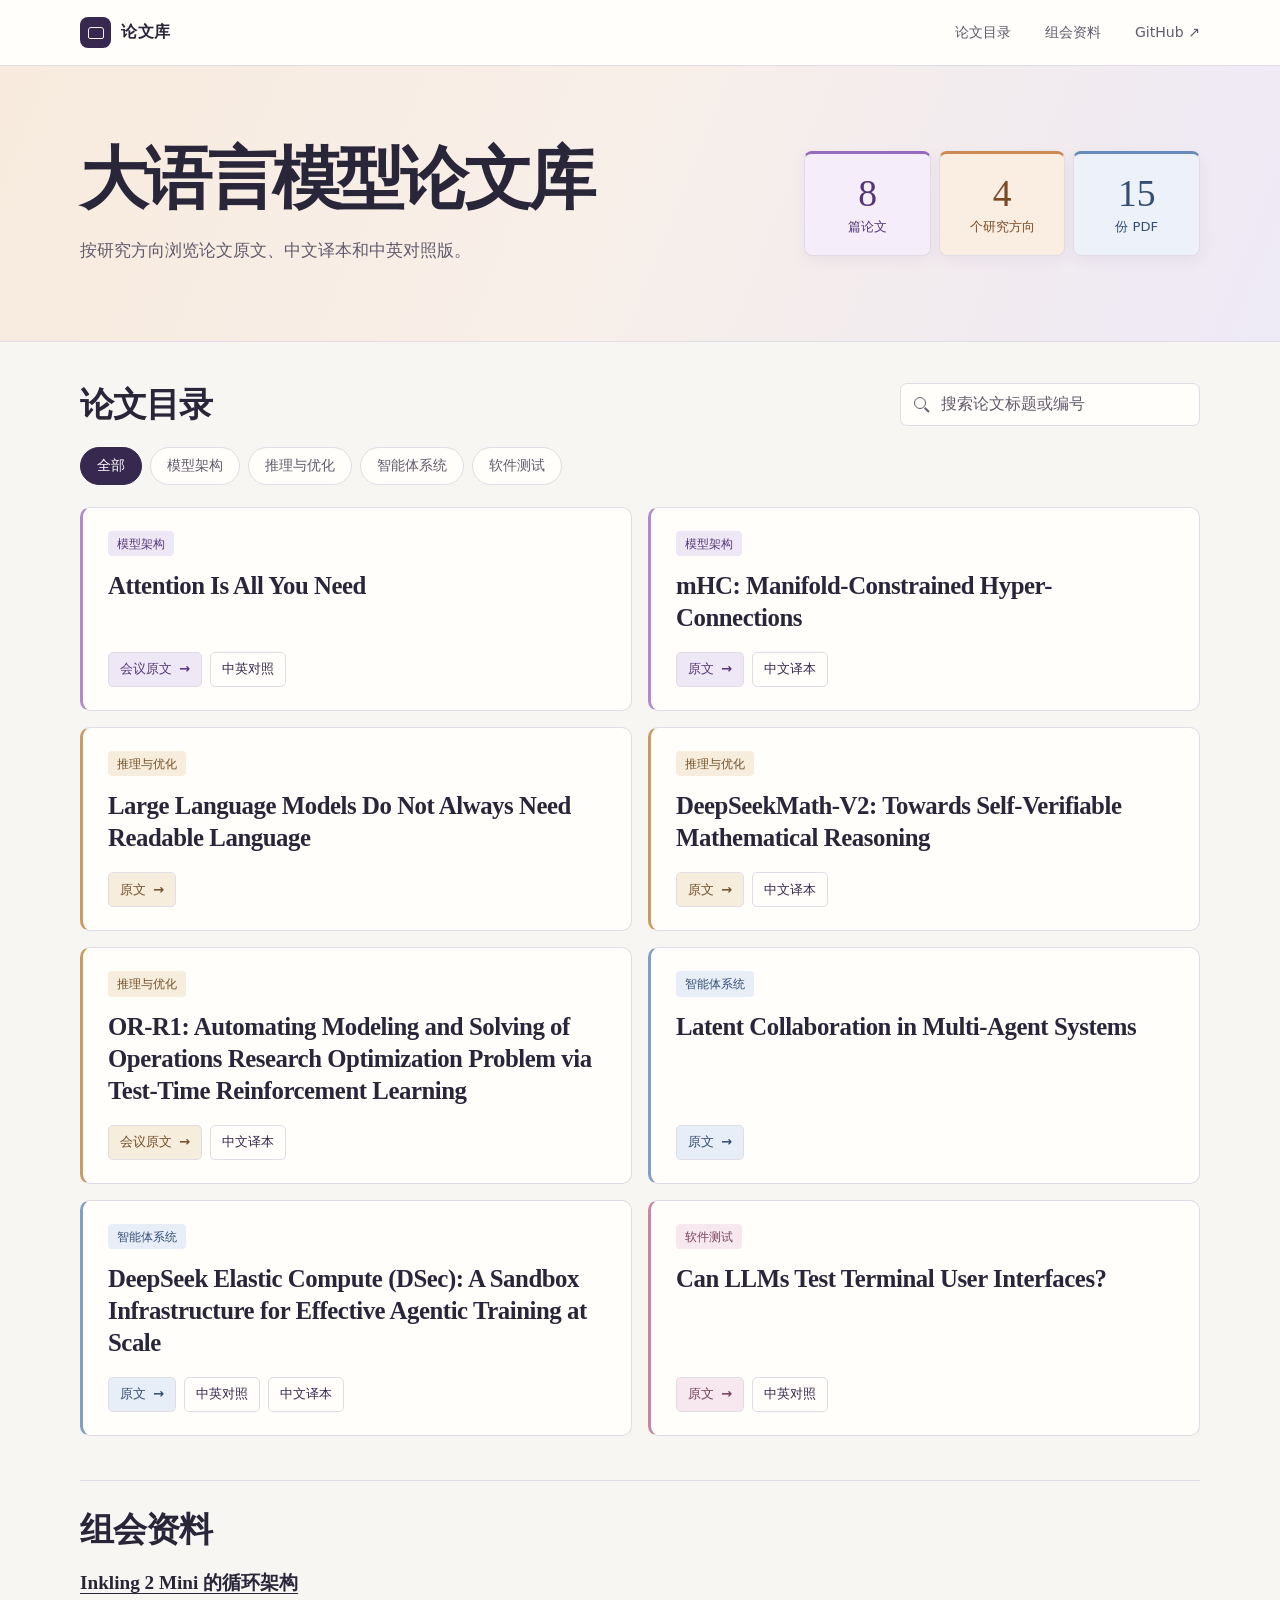
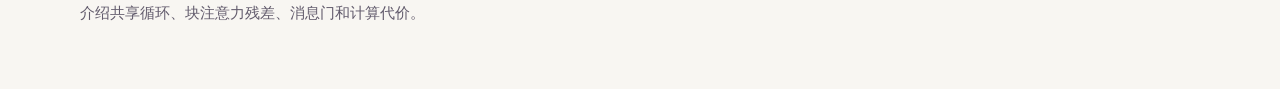
==== index.html @ 0acca966 "添加论文库网页和目录生成工具" ====
<!doctype html>
<html lang="zh-CN">
<head>
  <meta charset="utf-8">
  <meta name="viewport" content="width=device-width, initial-scale=1">
  <meta name="description" content="按研究方向整理的大语言模型论文库，收录论文原文、中文译本、中英对照版和组会资料。">
  <link rel="icon" href="data:,">
  <title>大语言模型论文库</title>
  <style>
    :root {
      color-scheme: light;
      --background: #f8f6f2;
      --paper: #fffefa;
      --ink: #29263a;
      --muted: #625b6c;
      --line: #e1dbe5;
      --accent: #5c4184;
      --accent-deep: #37284f;
      --accent-light: #eee7f6;
      --serif: Georgia, "Songti SC", "Noto Serif CJK SC", "Noto Serif SC", SimSun, serif;
      --sans: system-ui, -apple-system, BlinkMacSystemFont, "PingFang SC", "Microsoft YaHei", sans-serif;
    }

    *, *::before, *::after { box-sizing: border-box; }
    body {
      margin: 0;
      background: var(--background);
      color: var(--ink);
      font: 16px/1.55 var(--sans);
    }
    a { color: inherit; }
    button, input { font: inherit; }
    button { cursor: pointer; }
    [hidden] { display: none !important; }
    :focus-visible {
      outline: 2px solid #7251a2;
      outline-offset: 3px;
    }
    .wrap { width: min(1120px, calc(100% - 64px)); margin-inline: auto; }

    .site-header {
      background: var(--paper);
      border-bottom: 1px solid var(--line);
    }
    .header-inner {
      min-height: 65px;
      display: flex;
      align-items: center;
      justify-content: space-between;
      column-gap: 24px;
    }
    .brand, .site-nav {
      display: flex;
      align-items: center;
    }
    .brand {
      font-weight: 680;
      letter-spacing: .045em;
      text-decoration: none;
      white-space: nowrap;
    }
    .book-mark {
      display: inline-grid;
      place-items: center;
      margin-right: 10px;
      width: 31px;
      height: 31px;
      border-radius: 8px;
      background: var(--accent-deep);
    }
    .book-mark::before {
      content: "";
      width: 16px;
      height: 12px;
      border: 1px solid #f7edf9;
      border-radius: 3px 3px 2px 2px;
      background: linear-gradient(90deg, transparent 47%, #f7edf9 47% 53%, transparent 53%);
    }
    .site-nav { gap: clamp(14px, 3vw, 34px); }
    .site-nav a {
      color: var(--muted);
      font-size: .88rem;
      text-decoration: none;
      white-space: nowrap;
    }
    a:hover { color: var(--accent); }
    .site-nav a:hover, .seminar-title:hover { text-decoration: underline; }

    .intro {
      background: linear-gradient(112deg, #f8ebde, #f8efe9 48%, #ede9f6);
      border-bottom: 1px solid var(--line);
    }
    .intro-inner {
      display: grid;
      grid-template-columns: minmax(0, 1fr) minmax(300px, .58fr);
      align-items: center;
      gap: 42px;
      padding: clamp(34px, 6vw, 75px) 0;
    }
    h1, h2, .paper-title, .seminar-title { font-family: var(--serif); }
    h1 {
      font-size: clamp(2.25rem, 5.3vw, 4.4rem);
      line-height: 1.14;
      letter-spacing: -.06em;
      margin: 0 0 18px;
    }
    .intro p {
      margin: 0;
      color: var(--muted);
      font-size: clamp(.93rem, 1.8vw, 1.06rem);
      line-height: 1.75;
    }
    .collection-stats {
      display: grid;
      grid-template-columns: repeat(3, 1fr);
      margin: 0;
      gap: 8px;
    }
    .collection-stats div {
      display: flex;
      flex-direction: column-reverse;
      align-items: center;
      min-width: 0;
      padding: 21px 6px 18px;
      text-align: center;
      border: 1px solid var(--line);
      border-top: 3px solid;
      border-radius: 8px;
      box-shadow: 0 5px 16px #40295910;
    }
    .collection-stats div:nth-child(1) { color: #553779; background: #f5edf9; border-top-color: #946bbd; }
    .collection-stats div:nth-child(2) { color: #7b4a24; background: #f9eee1; border-top-color: #cb8954; }
    .collection-stats div:nth-child(3) { color: #354e73; background: #edf1f9; border-top-color: #688ab9; }
    .collection-stats dt { font-size: .82rem; }
    .collection-stats dd {
      margin: 0 0 5px;
      font: 2.35rem/1 var(--serif);
      font-variant-numeric: tabular-nums;
    }

    main { padding-bottom: 64px; }
    .catalog { padding-top: 40px; }
    .catalog-heading {
      display: flex;
      align-items: center;
      justify-content: space-between;
      gap: 18px;
      margin-bottom: 20px;
    }
    h2 {
      margin: 0;
      font-size: clamp(1.55rem, 3vw, 2.1rem);
      line-height: 1.35;
      letter-spacing: -.03em;
    }
    .search { position: relative; width: min(100%, 300px); }
    .search::before, .search::after {
      content: "";
      position: absolute;
      pointer-events: none;
    }
    .search::before {
      width: 12px;
      height: 12px;
      top: 14px;
      left: 14px;
      border: 1.5px solid var(--muted);
      border-radius: 50%;
    }
    .search::after {
      width: 6px;
      height: 1.5px;
      top: 26px;
      left: 24px;
      background: var(--muted);
      transform: rotate(45deg);
    }
    .search input {
      width: 100%;
      min-height: 43px;
      padding: 8px 14px 8px 40px;
      color: var(--ink);
      background: var(--paper);
      border: 1px solid var(--line);
      border-radius: 7px;
    }
    .search input::placeholder { color: var(--muted); }
    .filters, .editions, .reader-actions, .reader-editions {
      display: flex;
      flex-wrap: wrap;
      align-items: center;
      gap: 8px;
    }
    .filters { margin-bottom: 22px; }
    .filter, .reader-version {
      padding: 7px 16px;
      border: 1px solid var(--line);
      border-radius: 24px;
      color: var(--muted);
      background: var(--paper);
      font-size: .86rem;
    }
    .filter:hover, .reader-version:hover { border-color: #aa99bc; color: var(--ink); }
    .filter[aria-pressed="true"], .reader-version[aria-pressed="true"] {
      border-color: var(--accent-deep);
      background: var(--accent-deep);
      color: #fff;
    }
    .result-status {
      margin: -5px 0 15px;
      color: var(--muted);
      font-size: .88rem;
    }
    .papers {
      display: grid;
      grid-template-columns: repeat(2, minmax(0, 1fr));
      gap: 16px;
    }
    .paper {
      --topic-tint: #eee7f6;
      --topic-ink: #553779;
      --topic-line: #ae8ace;
      display: flex;
      flex-direction: column;
      gap: 14px;
      padding: 23px 25px;
      background: var(--paper);
      border: 1px solid var(--line);
      border-left: 3px solid var(--topic-line);
      border-radius: 10px;
    }
    .paper[data-topic="推理与优化"] {
      --topic-tint: #f6eddd;
      --topic-ink: #735027;
      --topic-line: #ca9b61;
    }
    .paper[data-topic="智能体系统"] {
      --topic-tint: #e7eef8;
      --topic-ink: #364e74;
      --topic-line: #819ec7;
    }
    .paper[data-topic="软件测试"] {
      --topic-tint: #f6e8ee;
      --topic-ink: #77405b;
      --topic-line: #ca85a6;
    }
    .topic {
      align-self: start;
      padding: 3px 9px;
      border-radius: 4px;
      background: var(--topic-tint);
      color: var(--topic-ink);
      font-size: .78rem;
      font-weight: 580;
    }
    .paper-title {
      margin: 0 0 4px;
      font-size: clamp(1.2rem, 2vw, 1.55rem);
      font-weight: 600;
      line-height: 1.29;
      letter-spacing: -.018em;
      overflow-wrap: anywhere;
    }
    .editions { margin-top: auto; }
    .edition, .reader-external {
      display: inline-flex;
      align-items: center;
      gap: 7px;
      min-height: 35px;
      padding: 5px 11px;
      border: 1px solid var(--line);
      border-radius: 5px;
      background: var(--paper);
      color: var(--accent-deep);
      font-size: .82rem;
      font-weight: 580;
      text-decoration: none;
    }
    .edition:first-child { background: var(--topic-tint); color: var(--topic-ink); }
    .edition:hover, .reader-external:hover { border-color: var(--accent); background: var(--accent-light); }
    .empty {
      margin: 0;
      padding: 30px 24px;
      border: 1px solid var(--line);
      border-radius: 8px;
      color: var(--muted);
      background: var(--paper);
    }

    .seminars {
      margin-top: 44px;
      padding-top: 26px;
      border-top: 1px solid var(--line);
    }
    .seminar-list { padding: 0; margin: 16px 0 0; list-style: none; }
    .seminar-list li + li { margin-top: 12px; }
    .seminar-title { font-size: 1.2rem; font-weight: 600; text-underline-offset: 4px; }
    .seminar-description { margin: 4px 0 0; color: var(--muted); font-size: .91rem; }

    .reader {
      width: min(1120px, calc(100% - 40px));
      height: min(900px, calc(100% - 40px));
      max-width: none;
      max-height: none;
      padding: 0;
      border: 1px solid var(--line);
      border-radius: 12px;
      background: var(--paper);
      color: var(--ink);
      box-shadow: 0 15px 80px #251b3a70;
      overflow: hidden;
    }
    .reader::backdrop { background: #25203699; }
    .reader[open] { display: grid; grid-template-rows: auto minmax(0, 1fr); }
    .reader-header {
      display: flex;
      align-items: center;
      justify-content: space-between;
      gap: 16px;
      padding: 15px 19px;
      border-bottom: 1px solid var(--line);
    }
    .reader-main { min-width: 0; }
    .reader-header h2 { margin-bottom: 8px; font-size: 1.2rem; overflow-wrap: anywhere; }
    .reader-version { padding: 4px 10px; font-size: .77rem; }
    .reader-actions { flex: none; }
    .reader-close {
      min-height: 35px;
      padding: 5px 12px;
      border: 1px solid var(--line);
      border-radius: 5px;
      background: var(--paper);
      color: var(--ink);
      font-size: .82rem;
    }
    .reader-close:hover { background: var(--accent-light); }
    .reader-frame { width: 100%; height: 100%; border: 0; background: #eeedf1; }

    @media (max-width: 790px) {
      .wrap { width: calc(100% - 40px); }
      .intro-inner { grid-template-columns: 1fr; gap: 25px; }
      .collection-stats { max-width: 470px; }
      .collection-stats div { padding: 16px 5px 13px; }
      .collection-stats dd { font-size: 1.9rem; }
      .paper { padding: 19px; }
    }
    @media (max-width: 580px) {
      .wrap { width: calc(100% - 32px); }
      .header-inner { min-height: 56px; column-gap: 10px; }
      .site-nav { gap: 12px; }
      .site-nav a { font-size: .75rem; }
      .book-mark { margin-right: 7px; width: 25px; height: 25px; }
      .brand { font-size: .87rem; }
      h1 { letter-spacing: -.045em; }
      .catalog { padding-top: 27px; }
      .catalog-heading { flex-direction: column; align-items: stretch; gap: 12px; margin-bottom: 14px; }
      .search { width: 100%; }
      .filters { gap: 6px; margin-bottom: 16px; }
      .filter { padding: 6px 11px; font-size: .8rem; }
      .papers { grid-template-columns: minmax(0, 1fr); gap: 11px; }
      .reader { width: 100%; height: 100%; border-radius: 0; }
      .reader-header { align-items: flex-start; flex-direction: column; gap: 10px; padding: 12px; }
    }
  </style>
</head>
<body>
  <header class="site-header">
    <div class="wrap header-inner">
      <a href="./index.html" class="brand"><span class="book-mark" aria-hidden="true"></span>论文库</a>
      <nav class="site-nav" aria-label="站点导航">
        <a href="#catalog">论文目录</a>
        <a href="#seminars">组会资料</a>
        <a href="https://github.com/Proton1917/llm-paper-library">GitHub <span aria-hidden="true">↗</span></a>
      </nav>
    </div>
  </header>

  <section class="intro" aria-labelledby="site-title">
    <div class="wrap intro-inner">
      <div>
        <h1 id="site-title">大语言模型论文库</h1>
        <p>按研究方向浏览论文原文、中文译本和中英对照版。</p>
      </div>
      <dl class="collection-stats" aria-label="馆藏统计" hidden>
        <div><dt>篇论文</dt><dd id="paper-total"></dd></div>
        <div><dt>个研究方向</dt><dd id="topic-total"></dd></div>
        <div><dt>份 PDF</dt><dd id="pdf-total"></dd></div>
      </dl>
    </div>
  </section>

  <main class="wrap">
    <section class="catalog" id="catalog" aria-labelledby="catalog-title">
      <div class="catalog-heading">
        <h2 id="catalog-title">论文目录</h2>
        <div class="search" role="search" hidden>
          <input id="paper-search" type="search" placeholder="搜索论文标题或编号" aria-label="搜索论文标题或编号">
        </div>
      </div>
      <div class="filters" role="group" aria-label="按研究方向筛选"></div>
      <p class="result-status" role="status" hidden></p>
      <div class="papers"></div>
      <p class="empty" hidden>换一个标题、编号或研究方向再搜索。</p>
      <noscript><p>启用 JavaScript 以使用网页阅读器，或打开 <a href="./README.md">论文文件索引</a>。</p></noscript>
    </section>

    <section class="seminars" id="seminars" aria-labelledby="seminars-title">
      <h2 id="seminars-title">组会资料</h2>
      <ul class="seminar-list"></ul>
    </section>
  </main>

  <dialog class="reader" aria-labelledby="reader-title">
    <div class="reader-header">
      <div class="reader-main">
        <h2 id="reader-title"></h2>
        <div class="reader-editions" role="group" aria-label="选择阅读版本"></div>
      </div>
      <div class="reader-actions">
        <a class="reader-external" target="_blank" rel="noopener">在新标签页打开 <span aria-hidden="true">↗</span></a>
        <form method="dialog"><button class="reader-close">关闭</button></form>
      </div>
    </div>
    <iframe class="reader-frame" title="论文 PDF 阅读器"></iframe>
  </dialog>

  <script src="./catalog.js"></script>
  <script>
    const { papers, seminars } = libraryCatalog;
    const topics = [...new Set(papers.map(paper => paper.topic))];
    const filters = document.querySelector('.filters');
    const search = document.querySelector('#paper-search');
    const resultStatus = document.querySelector('.result-status');
    const container = document.querySelector('.papers');
    const empty = document.querySelector('.empty');
    const reader = document.querySelector('.reader');
    const readerTitle = document.querySelector('#reader-title');
    const readerEditions = document.querySelector('.reader-editions');
    const readerExternal = document.querySelector('.reader-external');
    const readerFrame = document.querySelector('.reader-frame');
    let selectedTopic = '';

    function element(tag, className, label) {
      const node = document.createElement(tag);
      node.className = className;
      if (label !== undefined) node.textContent = label;
      return node;
    }

    function chooseEdition(paper, selected) {
      const version = paper.versions[selected];
      const pdf = new URL(version.href, document.baseURI);
      readerExternal.href = pdf.href;
      readerFrame.title = `${paper.title} · ${version.label}`;
      readerFrame.src = pdf.href;
      Array.from(readerEditions.children).forEach((button, index) => {
        button.setAttribute('aria-pressed', String(index === selected));
      });
    }

    function openReader(paper, index) {
      readerTitle.textContent = paper.title;
      readerEditions.replaceChildren(...paper.versions.map((version, position) => {
        const button = element('button', 'reader-version', version.label);
        button.type = 'button';
        button.addEventListener('click', () => chooseEdition(paper, position));
        return button;
      }));
      chooseEdition(paper, index);
      reader.showModal();
    }

    function paperCard(paper) {
      const card = element('article', 'paper');
      card.dataset.topic = paper.topic;
      const topic = element('span', 'topic', paper.topic);
      const title = element('h3', 'paper-title', paper.title);
      const editions = element('div', 'editions');
      paper.versions.forEach((version, index) => {
        const link = element('a', 'edition', version.label);
        link.href = version.href;
        if (index === 0) {
          const arrow = element('span', 'edition-arrow', '→');
          arrow.setAttribute('aria-hidden', 'true');
          link.append(arrow);
        }
        link.addEventListener('click', event => {
          if (event.metaKey || event.ctrlKey || event.shiftKey || event.altKey) return;
          event.preventDefault();
          openReader(paper, index);
        });
        editions.append(link);
      });
      card.append(topic, title, editions);
      return card;
    }

    const cards = papers.map(paper => {
      const node = paperCard(paper);
      const terms = [paper.title, paper.topic, ...paper.versions.flatMap(version => [version.label, decodeURIComponent(version.href)])];
      return { topic: paper.topic, node, terms: terms.join(' ').toLowerCase() };
    });
    container.append(...cards.map(card => card.node));

    function filterPapers() {
      const query = search.value.toLowerCase().trim();
      const words = query ? query.split(/\s+/) : [];
      let matches = 0;
      for (const card of cards) {
        const visible = (!selectedTopic || card.topic === selectedTopic) && words.every(word => card.terms.includes(word));
        card.node.hidden = !visible;
        if (visible) matches += 1;
      }
      empty.hidden = matches > 0;
      resultStatus.textContent = `找到 ${matches} 篇论文`;
      resultStatus.hidden = !query && !selectedTopic;
    }

    const topicButtons = ['', ...topics].map(topic => {
      const button = element('button', 'filter', topic || '全部');
      button.type = 'button';
      button.setAttribute('aria-pressed', String(!topic));
      button.addEventListener('click', () => {
        selectedTopic = topic;
        topicButtons.forEach(entry => entry.setAttribute('aria-pressed', String(entry === button)));
        filterPapers();
      });
      return button;
    });
    filters.append(...topicButtons);
    search.addEventListener('input', filterPapers);
    search.parentElement.hidden = false;

    document.querySelector('#paper-total').textContent = papers.length;
    document.querySelector('#topic-total').textContent = topics.length;
    document.querySelector('#pdf-total').textContent = papers.reduce((sum, paper) => sum + paper.versions.length, 0);
    document.querySelector('.collection-stats').hidden = false;

    const seminarList = document.querySelector('.seminar-list');
    for (const seminar of seminars) {
      const item = document.createElement('li');
      const link = element('a', 'seminar-title', seminar.label);
      link.href = seminar.href;
      item.append(link);
      if (seminar.description) item.append(element('p', 'seminar-description', seminar.description));
      seminarList.append(item);
    }
    reader.addEventListener('close', () => readerFrame.removeAttribute('src'));
  </script>
</body>
</html>
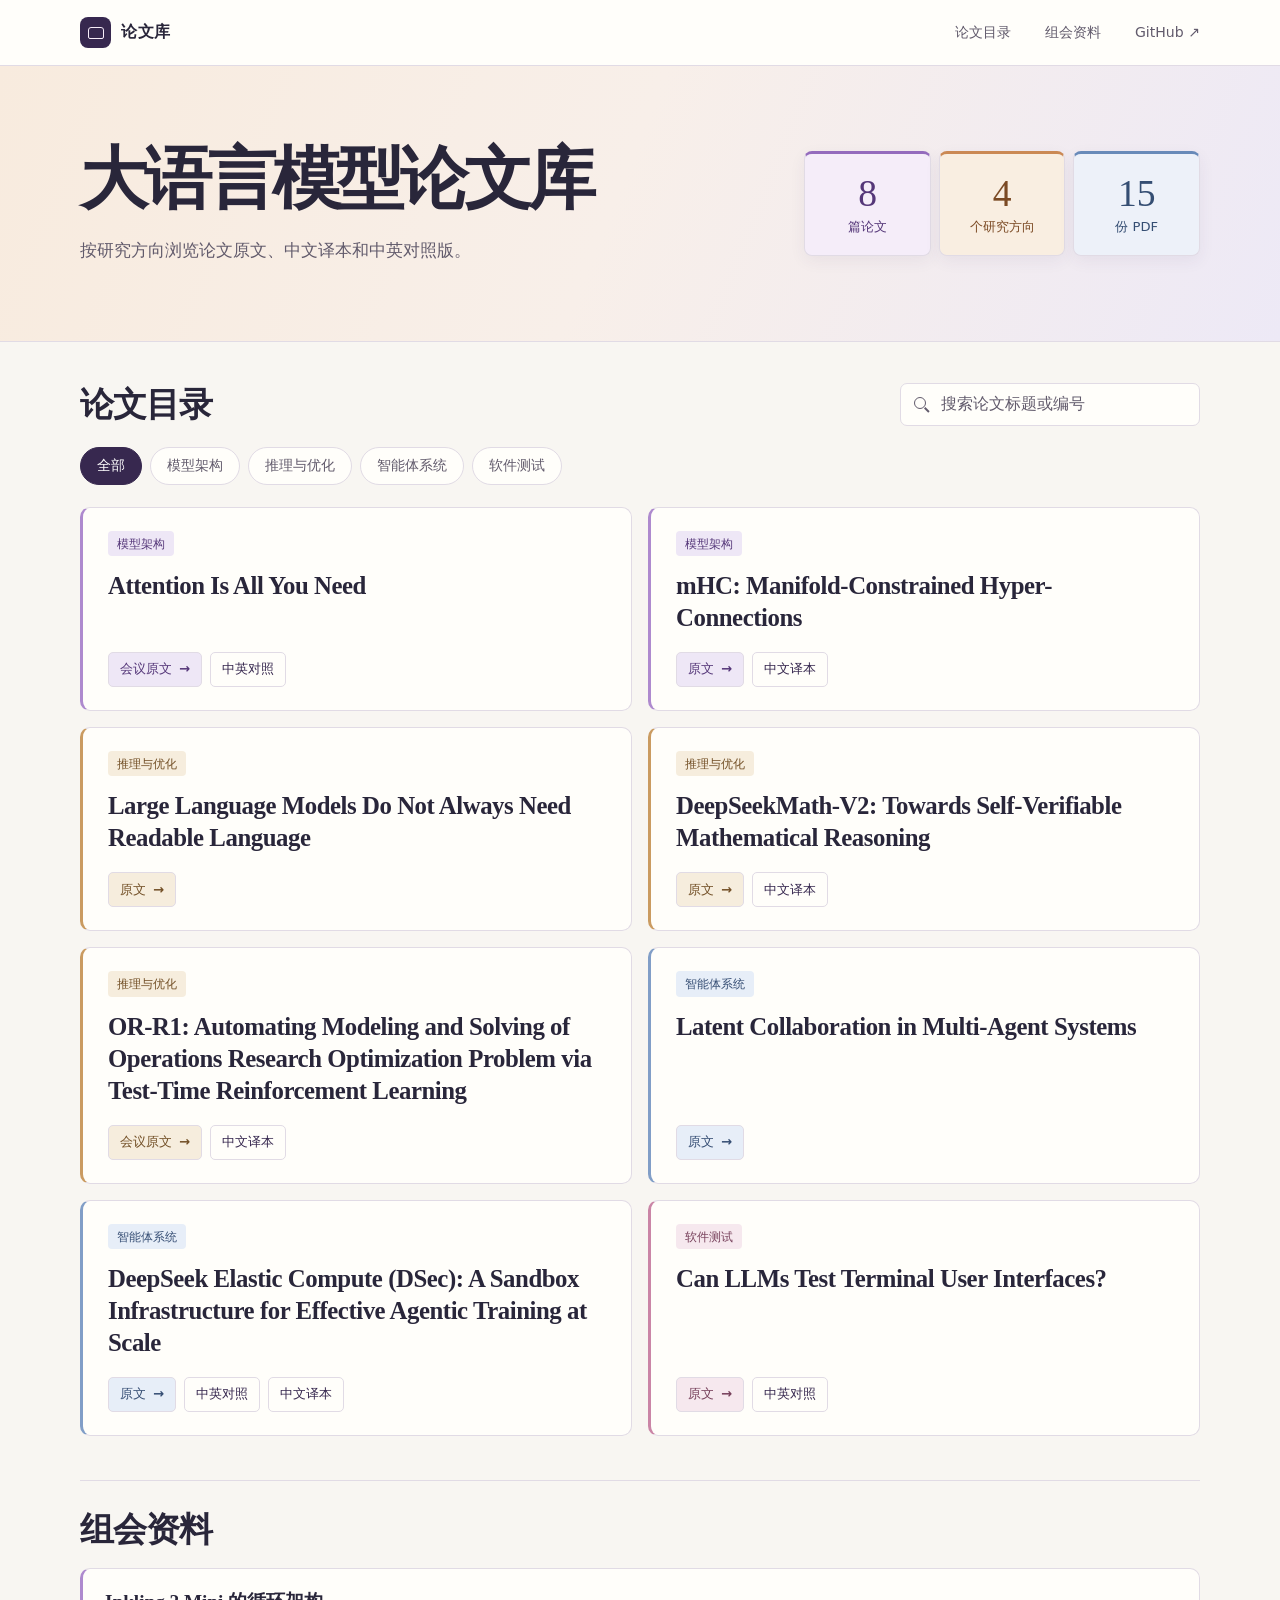
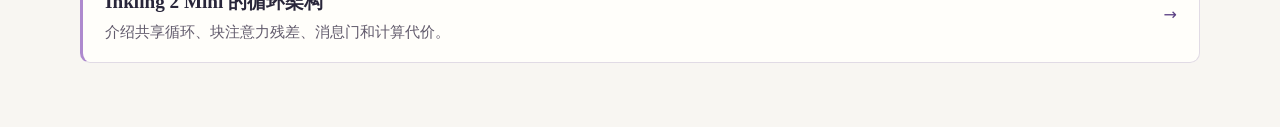
==== commit 98ea067c: "统一组会讲义样式和返回导航" ====
--- a/index.html
+++ b/index.html
@@ -5,22 +5,9 @@
   <meta name="viewport" content="width=device-width, initial-scale=1">
   <meta name="description" content="按研究方向整理的大语言模型论文库，收录论文原文、中文译本、中英对照版和组会资料。">
   <link rel="icon" href="data:,">
+  <link rel="stylesheet" href="./library.css">
   <title>大语言模型论文库</title>
   <style>
-    :root {
-      color-scheme: light;
-      --background: #f8f6f2;
-      --paper: #fffefa;
-      --ink: #29263a;
-      --muted: #625b6c;
-      --line: #e1dbe5;
-      --accent: #5c4184;
-      --accent-deep: #37284f;
-      --accent-light: #eee7f6;
-      --serif: Georgia, "Songti SC", "Noto Serif CJK SC", "Noto Serif SC", SimSun, serif;
-      --sans: system-ui, -apple-system, BlinkMacSystemFont, "PingFang SC", "Microsoft YaHei", sans-serif;
-    }
-
     *, *::before, *::after { box-sizing: border-box; }
     body {
       margin: 0;
@@ -33,61 +20,13 @@
     button { cursor: pointer; }
     [hidden] { display: none !important; }
     :focus-visible {
-      outline: 2px solid #7251a2;
+      outline: 2px solid var(--focus);
       outline-offset: 3px;
     }
-    .wrap { width: min(1120px, calc(100% - 64px)); margin-inline: auto; }
-
-    .site-header {
-      background: var(--paper);
-      border-bottom: 1px solid var(--line);
-    }
-    .header-inner {
-      min-height: 65px;
-      display: flex;
-      align-items: center;
-      justify-content: space-between;
-      column-gap: 24px;
-    }
-    .brand, .site-nav {
-      display: flex;
-      align-items: center;
-    }
-    .brand {
-      font-weight: 680;
-      letter-spacing: .045em;
-      text-decoration: none;
-      white-space: nowrap;
-    }
-    .book-mark {
-      display: inline-grid;
-      place-items: center;
-      margin-right: 10px;
-      width: 31px;
-      height: 31px;
-      border-radius: 8px;
-      background: var(--accent-deep);
-    }
-    .book-mark::before {
-      content: "";
-      width: 16px;
-      height: 12px;
-      border: 1px solid #f7edf9;
-      border-radius: 3px 3px 2px 2px;
-      background: linear-gradient(90deg, transparent 47%, #f7edf9 47% 53%, transparent 53%);
-    }
-    .site-nav { gap: clamp(14px, 3vw, 34px); }
-    .site-nav a {
-      color: var(--muted);
-      font-size: .88rem;
-      text-decoration: none;
-      white-space: nowrap;
-    }
     a:hover { color: var(--accent); }
-    .site-nav a:hover, .seminar-title:hover { text-decoration: underline; }
 
     .intro {
-      background: linear-gradient(112deg, #f8ebde, #f8efe9 48%, #ede9f6);
+      background: var(--title-background);
       border-bottom: 1px solid var(--line);
     }
     .intro-inner {
@@ -294,8 +233,22 @@
     }
     .seminar-list { padding: 0; margin: 16px 0 0; list-style: none; }
     .seminar-list li + li { margin-top: 12px; }
-    .seminar-title { font-size: 1.2rem; font-weight: 600; text-underline-offset: 4px; }
-    .seminar-description { margin: 4px 0 0; color: var(--muted); font-size: .91rem; }
+    .seminar-card {
+      display: flex;
+      align-items: center;
+      justify-content: space-between;
+      gap: 16px;
+      padding: 18px 22px;
+      border: 1px solid var(--line);
+      border-left: 3px solid #ae8ace;
+      border-radius: 10px;
+      background: var(--paper);
+      text-decoration: none;
+    }
+    .seminar-card:hover { border-color: var(--accent); }
+    .seminar-title { font-size: 1.2rem; font-weight: 600; }
+    .seminar-description { display: block; margin-top: 4px; color: var(--muted); font-size: .91rem; }
+    .seminar-arrow { color: var(--accent); }
 
     .reader {
       width: min(1120px, calc(100% - 40px));
@@ -337,7 +290,6 @@
     .reader-frame { width: 100%; height: 100%; border: 0; background: #eeedf1; }
 
     @media (max-width: 790px) {
-      .wrap { width: calc(100% - 40px); }
       .intro-inner { grid-template-columns: 1fr; gap: 25px; }
       .collection-stats { max-width: 470px; }
       .collection-stats div { padding: 16px 5px 13px; }
@@ -345,12 +297,6 @@
       .paper { padding: 19px; }
     }
     @media (max-width: 580px) {
-      .wrap { width: calc(100% - 32px); }
-      .header-inner { min-height: 56px; column-gap: 10px; }
-      .site-nav { gap: 12px; }
-      .site-nav a { font-size: .75rem; }
-      .book-mark { margin-right: 7px; width: 25px; height: 25px; }
-      .brand { font-size: .87rem; }
       h1 { letter-spacing: -.045em; }
       .catalog { padding-top: 27px; }
       .catalog-heading { flex-direction: column; align-items: stretch; gap: 12px; margin-bottom: 14px; }
@@ -539,10 +485,16 @@
     const seminarList = document.querySelector('.seminar-list');
     for (const seminar of seminars) {
       const item = document.createElement('li');
-      const link = element('a', 'seminar-title', seminar.label);
+      const link = element('a', 'seminar-card');
       link.href = seminar.href;
+      link.setAttribute('aria-label', seminar.label);
+      const text = document.createElement('span');
+      text.append(element('span', 'seminar-title', seminar.label));
+      if (seminar.description) text.append(element('span', 'seminar-description', seminar.description));
+      const arrow = element('span', 'seminar-arrow', '→');
+      arrow.setAttribute('aria-hidden', 'true');
+      link.append(text, arrow);
       item.append(link);
-      if (seminar.description) item.append(element('p', 'seminar-description', seminar.description));
       seminarList.append(item);
     }
     reader.addEventListener('close', () => readerFrame.removeAttribute('src'));
--- a/library.css
+++ b/library.css
@@ -0,0 +1,96 @@
+:root {
+  color-scheme: light;
+  --background: #f8f6f2;
+  --paper: #fffefa;
+  --ink: #29263a;
+  --muted: #625b6c;
+  --line: #e1dbe5;
+  --accent: #5c4184;
+  --accent-deep: #37284f;
+  --accent-light: #eee7f6;
+  --focus: #7251a2;
+  --title-background: linear-gradient(112deg, #f8ebde, #f8efe9 48%, #ede9f6);
+  --serif: Georgia, "Songti SC", "Noto Serif CJK SC", "Noto Serif SC", SimSun, serif;
+  --sans: system-ui, -apple-system, BlinkMacSystemFont, "PingFang SC", "Microsoft YaHei", sans-serif;
+}
+
+.wrap { width: min(1120px, calc(100% - 64px)); margin-inline: auto; }
+
+.site-header {
+  background: var(--paper);
+  border-bottom: 1px solid var(--line);
+  color: var(--ink);
+  font: 16px/1.55 var(--sans);
+}
+
+.header-inner {
+  min-height: 65px;
+  display: flex;
+  align-items: center;
+  justify-content: space-between;
+  column-gap: 24px;
+}
+
+.brand, .site-nav { display: flex; align-items: center; }
+.brand {
+  color: var(--ink);
+  font-weight: 680;
+  letter-spacing: .045em;
+  text-decoration: none;
+  white-space: nowrap;
+}
+
+.book-mark {
+  display: inline-grid;
+  place-items: center;
+  margin-right: 10px;
+  width: 31px;
+  height: 31px;
+  border-radius: 8px;
+  background: var(--accent-deep);
+}
+
+.book-mark::before {
+  content: "";
+  width: 16px;
+  height: 12px;
+  border: 1px solid #f7edf9;
+  border-radius: 3px 3px 2px 2px;
+  background: linear-gradient(90deg, transparent 47%, #f7edf9 47% 53%, transparent 53%);
+}
+
+.site-nav { gap: clamp(14px, 3vw, 34px); }
+.site-nav a {
+  color: var(--muted);
+  font-size: .88rem;
+  text-decoration: none;
+  white-space: nowrap;
+}
+
+.site-nav a:hover { color: var(--accent); text-decoration: underline; }
+
+.site-nav .library-return {
+  display: inline-flex;
+  align-items: center;
+  gap: 7px;
+  min-height: 36px;
+  padding: 5px 12px;
+  border-radius: 6px;
+  background: var(--accent-light);
+  color: var(--accent-deep);
+  font-weight: 650;
+}
+
+@media (max-width: 790px) {
+  .wrap { width: calc(100% - 40px); }
+}
+
+@media (max-width: 580px) {
+  .wrap { width: calc(100% - 32px); }
+  .header-inner { min-height: 56px; column-gap: 10px; }
+  .site-nav { gap: 12px; }
+  .site-nav a { font-size: .75rem; }
+  .site-nav .library-return { min-height: 40px; }
+  .book-mark { margin-right: 7px; width: 25px; height: 25px; }
+  .brand { font-size: .87rem; }
+}
